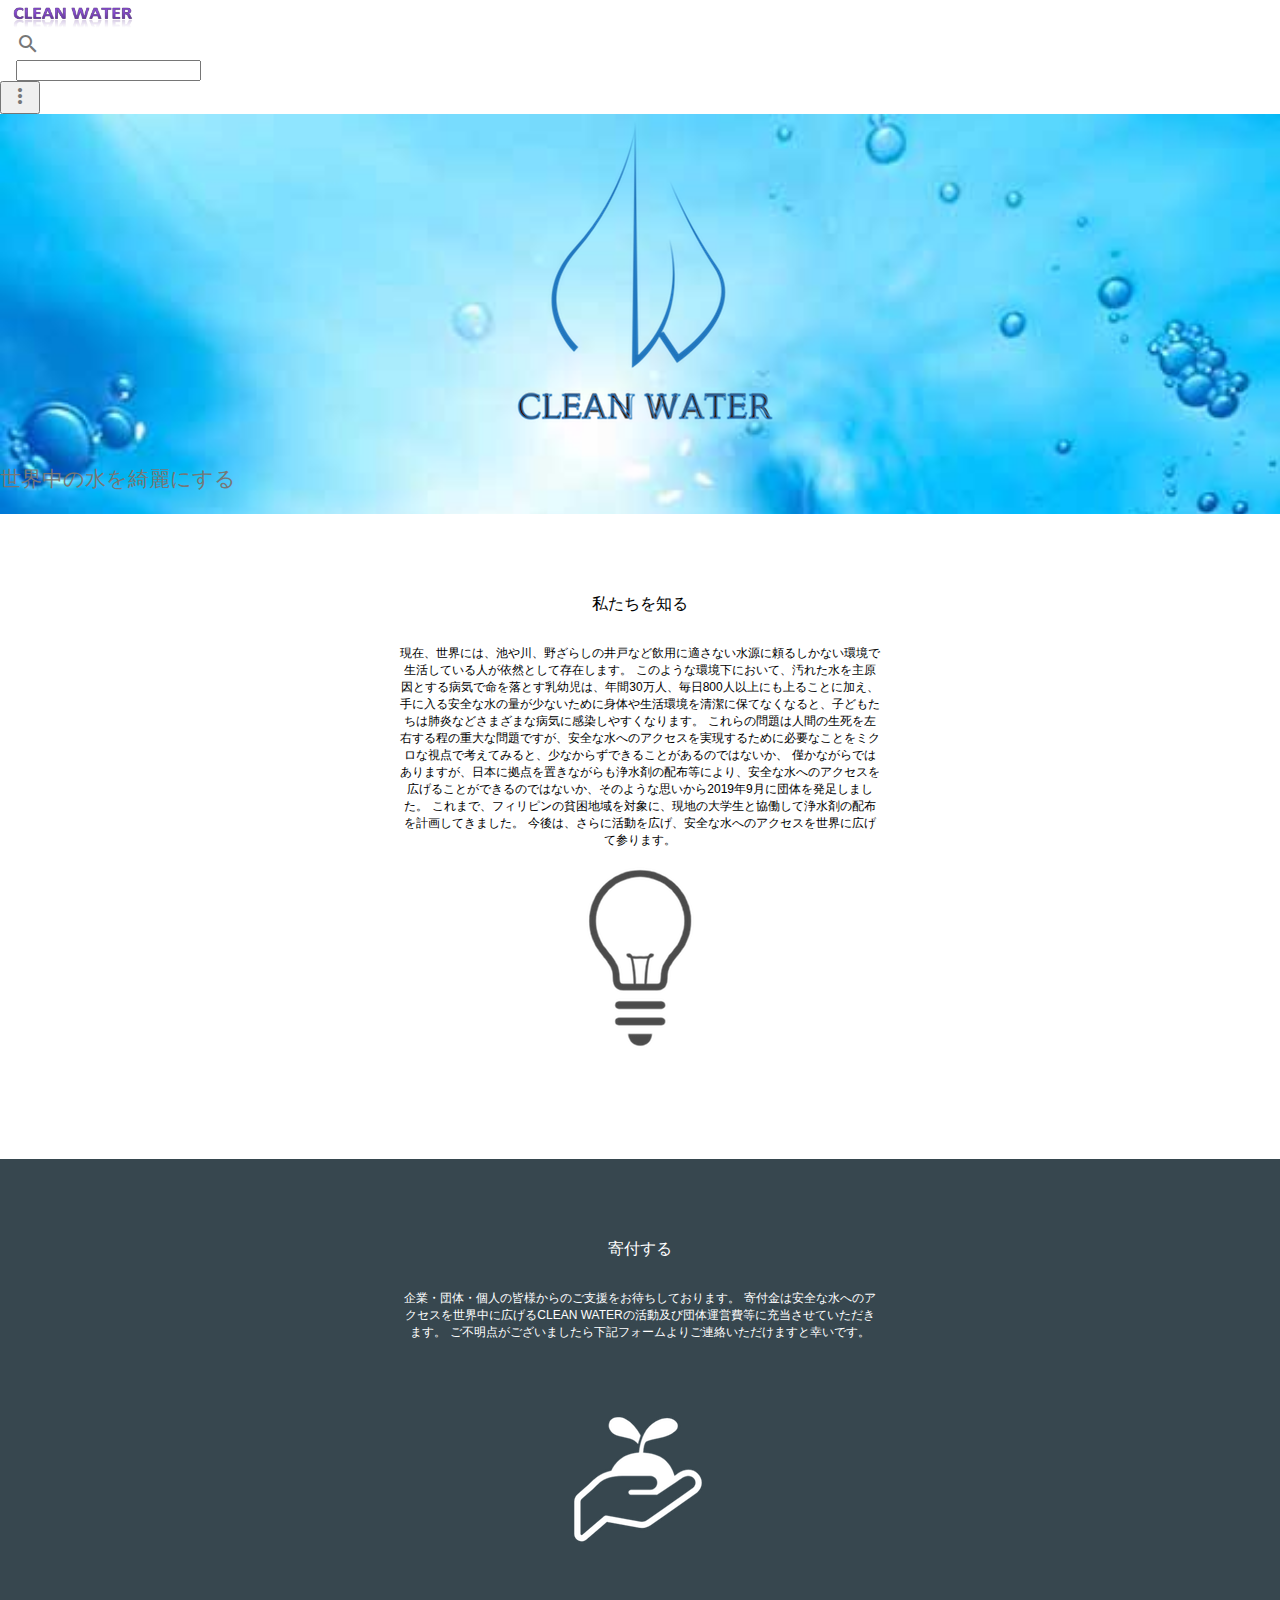
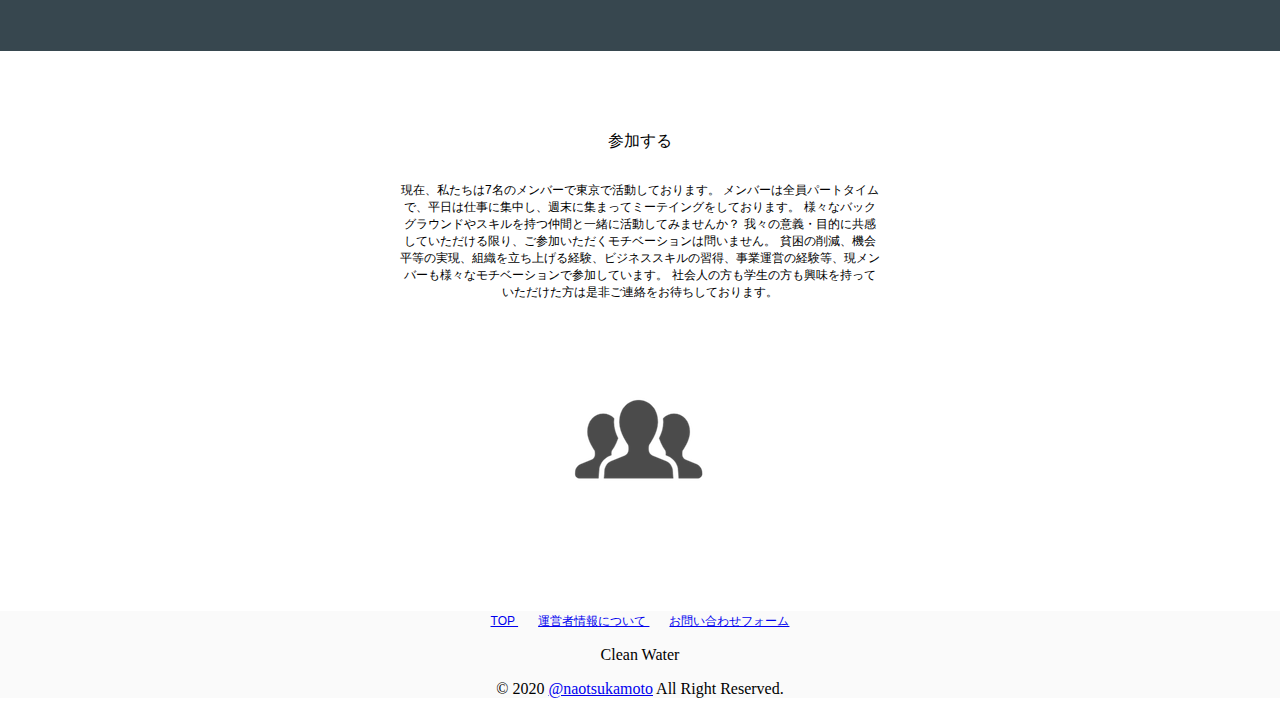
==== index.html @ 244a8296 "edit link to TOP" ====
<!doctype html>
<!--
  Material Design Lite
  Copyright 2015 Google Inc. All rights reserved.

  Licensed under the Apache License, Version 2.0 (the "License");
  you may not use this file except in compliance with the License.
  You may obtain a copy of the License at

      https://www.apache.org/licenses/LICENSE-2.0

  Unless required by applicable law or agreed to in writing, software
  distributed under the License is distributed on an "AS IS" BASIS,
  WITHOUT WARRANTIES OR CONDITIONS OF ANY KIND, either express or implied.
  See the License for the specific language governing permissions and
  limitations under the License
-->

<html lang="ja">
  <head>
    <meta charset="utf-8">
    <meta http-equiv="X-UA-Compatible" content="IE=edge">
    <meta name="description" content="Clean WaterのWEBサイトにようこそ">
    <meta name="viewport" content="width=device-width, initial-scale=1.0, minimum-scale=1.0">
    <title>Clean Water</title>

    <!-- Page styles -->
    <link rel="stylesheet" href="https://fonts.googleapis.com/css?family=Roboto:regular,bold,italic,thin,light,bolditalic,black,medium&amp;lang=en">
    <link rel="stylesheet" href="https://fonts.googleapis.com/icon?family=Material+Icons">
    <link rel="stylesheet" href="https://code.getmdl.io/1.3.0/material.min.css">
    <link rel="stylesheet" href="css/styles.css">
    </style>
  </head>
  <body>
    <div class="mdl-layout mdl-js-layout mdl-layout--fixed-header">

      <div class="android-header mdl-layout__header mdl-layout__header--waterfall">
        <div class="mdl-layout__header-row">
          <span class="android-title mdl-layout-title">
            <a href="/">
              <img class="android-logo-image" src="images/cw-name.png">
            </a>
          </span>
          <!-- Add spacer, to align navigation to the right in desktop -->
          <div class="android-header-spacer mdl-layout-spacer"></div>
          <div class="android-search-box mdl-textfield mdl-js-textfield mdl-textfield--expandable mdl-textfield--floating-label mdl-textfield--align-right mdl-textfield--full-width">
            <label class="mdl-button mdl-js-button mdl-button--icon" for="search-field">
              <i class="material-icons">search</i>
            </label>
            <div class="mdl-textfield__expandable-holder">
              <input class="mdl-textfield__input" type="text" id="search-field">
            </div>
          </div>
          <!-- Navigation -->
          <!-- <div class="android-navigation-container">
            <nav class="android-navigation mdl-navigation">
              <a class="mdl-navigation__link mdl-typography--text-uppercase" href="">Phones</a>
              <a class="mdl-navigation__link mdl-typography--text-uppercase" href="">Tablets</a>
              <a class="mdl-navigation__link mdl-typography--text-uppercase" href="">Wear</a>
              <a class="mdl-navigation__link mdl-typography--text-uppercase" href="">TV</a>
              <a class="mdl-navigation__link mdl-typography--text-uppercase" href="">Auto</a>
              <a class="mdl-navigation__link mdl-typography--text-uppercase" href="">One</a>
              <a class="mdl-navigation__link mdl-typography--text-uppercase" href="">Play</a>
            </nav>
          </div> -->
          <span class="android-mobile-title mdl-layout-title">
            <img class="android-logo-image" src="images/cw-name.png">
          </span>
          <button class="android-more-button mdl-button mdl-js-button mdl-button--icon mdl-js-ripple-effect" id="more-button">
            <i class="material-icons">more_vert</i>
          </button>
          <!-- <ul class="mdl-menu mdl-js-menu mdl-menu--bottom-right mdl-js-ripple-effect" for="more-button">
            <li class="mdl-menu__item">5.0 Lollipop</li>
            <li class="mdl-menu__item">4.4 KitKat</li>
            <li disabled class="mdl-menu__item">4.3 Jelly Bean</li>
            <li class="mdl-menu__item">Android History</li>
          </ul> -->
        </div>
      </div>

      <!-- <div class="android-drawer mdl-layout__drawer">
        <span class="mdl-layout-title">
          <img class="android-logo-image" src="images/android-logo-white.png">
        </span>
        <nav class="mdl-navigation">
          <a class="mdl-navigation__link" href="">Phones</a>
          <a class="mdl-navigation__link" href="">Tablets</a>
          <a class="mdl-navigation__link" href="">Wear</a>
          <a class="mdl-navigation__link" href="">TV</a>
          <a class="mdl-navigation__link" href="">Auto</a>
          <a class="mdl-navigation__link" href="">One</a>
          <a class="mdl-navigation__link" href="">Play</a>
          <div class="android-drawer-separator"></div>
          <span class="mdl-navigation__link" href="">Versions</span>
          <a class="mdl-navigation__link" href="">Lollipop 5.0</a>
          <a class="mdl-navigation__link" href="">KitKat 4.4</a>
          <a class="mdl-navigation__link" href="">Jelly Bean 4.3</a>
          <a class="mdl-navigation__link" href="">Android history</a>
          <div class="android-drawer-separator"></div>
          <span class="mdl-navigation__link" href="">Resources</span>
          <a class="mdl-navigation__link" href="">Official blog</a>
          <a class="mdl-navigation__link" href="">Android on Google+</a>
          <a class="mdl-navigation__link" href="">Android on Twitter</a>
          <div class="android-drawer-separator"></div>
          <span class="mdl-navigation__link" href="">For developers</span>
          <a class="mdl-navigation__link" href="">App developer resources</a>
          <a class="mdl-navigation__link" href="">Android Open Source Project</a>
          <a class="mdl-navigation__link" href="">Android SDK</a>
        </nav>
      </div> -->

      <div class="android-content mdl-layout__content">
        <a name="top"></a>
        <div class="mdl-typography--text-center cw-bk">
          <div class="logo-font cw-logo">
            <img src="images/cw-logo.png">
          </div>
          <!-- <div class="logo-font android-slogan">Clean Water</div> -->
          <div class="logo-font android-sub-slogan">世界中の水を綺麗にする</div>
          
          <!-- <a href="#screens">
            <button class="android-fab mdl-button mdl-button--colored mdl-js-button mdl-button--fab mdl-js-ripple-effect">
              <i class="material-icons">expand_more</i>
            </button>
          </a> -->
        </div>
        <!-- <div class="android-screen-section mdl-typography--text-center">
          <a name="screens"></a>
          <div class="mdl-typography--display-1-color-contrast">私たちを知る</div>
          <div class="android-screens">
            <div class="android-wear android-screen">
              <a class="android-image-link" href="">
                <img class="android-screen-image" src="images/wear-silver-on.png">
                <img class="android-screen-image" src="images/wear-black-on.png">
              </a>
              <a class="android-link mdl-typography--font-regular mdl-typography--text-uppercase" href="">Android Wear</a>
            </div>
            <div class="android-phone android-screen">
              <a class="android-image-link" href="">
                <img class="android-screen-image" src="images/nexus6-on.jpg">
              </a>
              <a class="android-link mdl-typography--font-regular mdl-typography--text-uppercase" href="">Phones</a>
            </div>
            <div class="android-tablet android-screen">
              <a class="android-image-link" href="">
                <img class="android-screen-image" src="images/nexus9-on.jpg">
              </a>
              <a class="android-link mdl-typography--font-regular mdl-typography--text-uppercase" href="">Tablets</a>
            </div>
            <div class="android-tv android-screen">
              <a class="android-image-link" href="">
                <img class="android-screen-image" src="images/tv-on.jpg">
              </a>
              <a class="android-link mdl-typography--font-regular mdl-typography--text-uppercase" href="">Android TV</a>
            </div>
            <div class="android-auto android-screen">
              <a class="android-image-link" href="">
                <img class="android-screen-image" src="images/auto-on.jpg">
              </a>
              <a class="android-link mdl-typography--font-regular mdl-typography--text-uppercase mdl-typography--text-left" href="">Coming Soon: Android Auto</a>
            </div>
          </div>
        </div>
        <div class="android-wear-section">
          <div class="android-wear-band">
            <div class="android-wear-band-text">
              <div class="mdl-typography--display-2 mdl-typography--font-thin">The best of Google built in</div>
              <p class="mdl-typography--headline mdl-typography--font-thin">
                Android works perfectly with your favourite apps like Google Maps,
                Calendar and YouTube.
              </p>
              <p>
                <a class="mdl-typography--font-regular mdl-typography--text-uppercase android-alt-link" href="">
                  See what's new in the Play Store&nbsp;<i class="material-icons">chevron_right</i>
                </a>
              </p>
            </div>
          </div>
        </div> -->
        <div class="cw-description-section">
          <div class="cw-description-text">
            <div class="mdl-typography--display-1-color-contrast">私たちを知る</div>
            
            <p class="mdl-typography--font-light">
              現在、世界には、池や川、野ざらしの井戸など飲用に適さない水源に頼るしかない環境で生活している人が依然として存在します。
              このような環境下において、汚れた水を主原因とする病気で命を落とす乳幼児は、年間30万人、毎日800人以上にも上ることに加え、手に入る安全な水の量が少ないために身体や生活環境を清潔に保てなくなると、子どもたちは肺炎などさまざまな病気に感染しやすくなります。
              これらの問題は人間の生死を左右する程の重大な問題ですが、安全な水へのアクセスを実現するために必要なことをミクロな視点で考えてみると、少なからずできることがあるのではないか、
              僅かながらではありますが、日本に拠点を置きながらも浄水剤の配布等により、安全な水へのアクセスを広げることができるのではないか、そのような思いから2019年9月に団体を発足しました。
              これまで、フィリピンの貧困地域を対象に、現地の大学生と協働して浄水剤の配布を計画してきました。
              今後は、さらに活動を広げ、安全な水へのアクセスを世界に広げて参ります。 
            </p>
          </div>
          <div class="cw-description-image">
            <img src="images/cw-about.png">
          </div>
        </div>


        <div class="cw-description-section-black">
          
          <div class="cw-description-text-black">
            <div class="mdl-typography--display-1-color-contrast">寄付する</div>
            <p class="mdl-typography--font-light">
              企業・団体・個人の皆様からのご支援をお待ちしております。
              寄付金は安全な水へのアクセスを世界中に広げるCLEAN WATERの活動及び団体運営費等に充当させていただきます。
              ご不明点がございましたら下記フォームよりご連絡いただけますと幸いです。
            </p>
          </div>
          <div class="cw-description-image">
            <img src="images/cw-donate-white.png">
          </div>
        </div>


        <div class="cw-description-section">
          <div class="cw-description-text">
            <div class="mdl-typography--display-1-color-contrast">参加する</div>
            
            <p class="mdl-typography--font-light">
              現在、私たちは7名のメンバーで東京で活動しております。
              メンバーは全員パートタイムで、平日は仕事に集中し、週末に集まってミーテイングをしております。
              様々なバックグラウンドやスキルを持つ仲間と一緒に活動してみませんか？
              我々の意義・目的に共感していただける限り、ご参加いただくモチベーションは問いません。
              貧困の削減、機会平等の実現、組織を立ち上げる経験、ビジネススキルの習得、事業運営の経験等、現メンバーも様々なモチベーションで参加しています。
              社会人の方も学生の方も興味を持っていただけた方は是非ご連絡をお待ちしております。
            </p>
          </div>
          <div class="cw-description-image">
            <img src="images/cw-join.png">
          </div>
        </div>

        <!-- <div class="android-more-section">
          <div class="android-section-title mdl-typography--display-1-color-contrast">More from Android</div>
          <div class="android-card-container mdl-grid">
            <div class="mdl-cell mdl-cell--3-col mdl-cell--4-col-tablet mdl-cell--4-col-phone mdl-card mdl-shadow--3dp">
              <div class="mdl-card__media">
                <img src="images/more-from-1.png">
              </div>
              <div class="mdl-card__title">
                 <h4 class="mdl-card__title-text">Get going on Android</h4>
              </div>
              <div class="mdl-card__supporting-text">
                <span class="mdl-typography--font-light mdl-typography--subhead">Four tips to make your switch to Android quick and easy</span>
              </div>
              <div class="mdl-card__actions">
                 <a class="android-link mdl-button mdl-js-button mdl-typography--text-uppercase" href="">
                   Make the switch
                   <i class="material-icons">chevron_right</i>
                 </a>
              </div>
            </div>

            <div class="mdl-cell mdl-cell--3-col mdl-cell--4-col-tablet mdl-cell--4-col-phone mdl-card mdl-shadow--3dp">
              <div class="mdl-card__media">
                <img src="images/more-from-4.png">
              </div>
              <div class="mdl-card__title">
                 <h4 class="mdl-card__title-text">Create your own Android character</h4>
              </div>
              <div class="mdl-card__supporting-text">
                <span class="mdl-typography--font-light mdl-typography--subhead">Turn the little green Android mascot into you, your friends, anyone!</span>
              </div>
              <div class="mdl-card__actions">
                 <a class="android-link mdl-button mdl-js-button mdl-typography--text-uppercase" href="">
                   androidify.com
                   <i class="material-icons">chevron_right</i>
                 </a>
              </div>
            </div>

            <div class="mdl-cell mdl-cell--3-col mdl-cell--4-col-tablet mdl-cell--4-col-phone mdl-card mdl-shadow--3dp">
              <div class="mdl-card__media">
                <img src="images/more-from-2.png">
              </div>
              <div class="mdl-card__title">
                 <h4 class="mdl-card__title-text">Get a clean customisable home screen</h4>
              </div>
              <div class="mdl-card__supporting-text">
                <span class="mdl-typography--font-light mdl-typography--subhead">A clean, simple, customisable home screen that comes with the power of Google Now: Traffic alerts, weather and much more, just a swipe away.</span>
              </div>
              <div class="mdl-card__actions">
                 <a class="android-link mdl-button mdl-js-button mdl-typography--text-uppercase" href="">
                   Download now
                   <i class="material-icons">chevron_right</i>
                 </a>
              </div>
            </div>

            <div class="mdl-cell mdl-cell--3-col mdl-cell--4-col-tablet mdl-cell--4-col-phone mdl-card mdl-shadow--3dp">
              <div class="mdl-card__media">
                <img src="images/more-from-3.png">
              </div>
              <div class="mdl-card__title">
                 <h4 class="mdl-card__title-text">Millions to choose from</h4>
              </div>
              <div class="mdl-card__supporting-text">
                <span class="mdl-typography--font-light mdl-typography--subhead">Hail a taxi, find a recipe, run through a temple – Google Play has all the apps and games that let you make your Android device uniquely yours.</span>
              </div>
              <div class="mdl-card__actions">
                 <a class="android-link mdl-button mdl-js-button mdl-typography--text-uppercase" href="">
                   Find apps
                   <i class="material-icons">chevron_right</i>
                 </a>
              </div>
            </div>
          </div>
        </div> -->

        <footer class="android-footer mdl-mega-footer">

          <div class="mdl-mega-footer--middle-section">

            <a class="mdl-typography--font-light" id="version-dropdown" href="/">
              TOP
            </a>

            <a class="mdl-typography--font-light" id="version-dropdown" href="./about.html">
              運営者情報について
            </a>
            <!-- <ul class="mdl-menu mdl-js-menu mdl-menu--top-left mdl-js-ripple-effect" for="version-dropdown">
              <li class="mdl-menu__item"><a href="/about.html">運営者情報</a></li>
              
            </ul> -->

            <a class="mdl-typography--font-light" id="version-dropdown" href="#">
              お問い合わせフォーム
            </a>
             
  

            <p>Clean Water</p>
            <p>© 2020 <a href="https://github.com/naotsukamoto">@naotsukamoto</a> All Right Reserved.</p>
          </div>


        </footer>
      </div>
    </div>
    
    <script src="https://code.getmdl.io/1.3.0/material.min.js"></script>
  </body>
</html>
---- css/styles.css ----
/**
 * Copyright 2015 Google Inc. All Rights Reserved.
 *
 * Licensed under the Apache License, Version 2.0 (the "License");
 * you may not use this file except in compliance with the License.
 * You may obtain a copy of the License at
 *
 *      http://www.apache.org/licenses/LICENSE-2.0
 *
 * Unless required by applicable law or agreed to in writing, software
 * distributed under the License is distributed on an "AS IS" BASIS,
 * WITHOUT WARRANTIES OR CONDITIONS OF ANY KIND, either express or implied.
 * See the License for the specific language governing permissions and
 * limitations under the License.
 */

 body {
    margin: 0;
  }
  
  /* Disable ugly boxes around images in IE10 */
  a img{
    border: 0px;
  }
  
  ::-moz-selection {
    background-color: #6ab344;
    color: #fff;
  }
  
  ::selection {
    background-color: #6ab344;
    color: #fff;
  }
  
  .android-search-box .mdl-textfield__input {
    color: rgba(0, 0, 0, 0.87);
  }
  
  .android-header .mdl-menu__container {
    z-index: 50;
    margin: 0 !important;
  }
  
  
  .mdl-textfield--expandable {
    width: auto;
  }
  
  .android-fab {
    position: absolute;
    right: 20%;
    bottom: -26px;
    z-index: 3;
    background: #64ffda !important;
    color: black !important;
  }
  
  .android-mobile-title {
    display: none !important;
  }
  
  
  .android-logo-image {
    height: 28px;
    width: 140px;
  }
  
  
  .android-header {
    overflow: visible;
    background-color: white;
  }
  
    .android-header .material-icons {
      color: #767777 !important;
    }
  
    .android-header .mdl-layout__drawer-button {
      background: transparent;
      color: #767777;
    }
  
    .android-header .mdl-navigation__link {
      color: #757575;
      font-weight: 700;
      font-size: 14px;
    }
  
    .android-navigation-container {
      /* Simple hack to make the overflow happen to the left instead... */
      direction: rtl;
      -webkit-order: 1;
          -ms-flex-order: 1;
              order: 1;
      width: 500px;
      transition: opacity 0.2s cubic-bezier(0.4, 0, 0.2, 1),
          width 0.2s cubic-bezier(0.4, 0, 0.2, 1);
    }
  
    .android-navigation {
      /* ... and now make sure the content is actually LTR */
      direction: ltr;
      -webkit-justify-content: flex-end;
          -ms-flex-pack: end;
              justify-content: flex-end;
      width: 800px;
    }
  
    .android-search-box.is-focused + .android-navigation-container {
      opacity: 0;
      width: 100px;
    }
  
  
    .android-navigation .mdl-navigation__link {
      display: inline-block;
      height: 60px;
      line-height: 68px;
      background-color: transparent !important;
      border-bottom: 4px solid transparent;
    }
  
      .android-navigation .mdl-navigation__link:hover {
        border-bottom: 4px solid #8bc34a;
      }
  
    .android-search-box {
      -webkit-order: 2;
          -ms-flex-order: 2;
              order: 2;
      margin-left: 16px;
      margin-right: 16px;
    }
  
    .android-more-button {
      -webkit-order: 3;
          -ms-flex-order: 3;
              order: 3;
    }
  
  
  .android-drawer {
    border-right: none;
  }
  
    .android-drawer-separator {
      height: 1px;
      background-color: #dcdcdc;
      margin: 8px 0;
    }
  
    .android-drawer .mdl-navigation__link.mdl-navigation__link {
      font-size: 14px;
      color: #757575;
    }
  
    .android-drawer span.mdl-navigation__link.mdl-navigation__link {
      color: #8bc34a;
    }
  
    .android-drawer .mdl-layout-title {
      position: relative;
      background: #6ab344;
      height: 160px;
    }
  
      .android-drawer .android-logo-image {
        position: absolute;
        bottom: 16px;
      }
  
  .cw-bk {
    position: relative;
    height: 400px;
    width: auto;
    background: url('../images/cw-bk-2.jpg');
    background-size: cover;
  }
  
  .logo-font {
    font-family: 'Roboto', 'Helvetica', 'Arial', sans-serif;
    line-height: 1;
    color: #767777;
    font-weight: 500;
  }
  
  .cw-logo{
    margin: 0 auto;
    text-align: center;
  }
  
  .android-slogan {
    font-size: 60px;
    padding-top: 160px;
  }
  
  .android-sub-slogan {
    font-size: 21px;
    padding-top: 24px;
  }
  
  .android-create-character {
    font-size: 21px;
    padding-top: 400px;
    width:100px;
    height:100px;
  }
  
    .android-create-character a {
      text-decoration: none;
      color: #767777;
      font-weight: 300;
    }
  
  .android-screen-section {
    position: relative;
    padding-top: 60px;
    padding-bottom: 80px;
  }
  
  .android-screens {
    text-align: right;
    width: 100%;
    white-space: nowrap;
    overflow-x: auto;
  }
  
  .android-screen {
    text-align: center;
  }
  
  .android-screen .android-link {
    margin-top: 16px;
    display: block;
    z-index: 2;
  }
  
  .android-image-link {
    text-decoration: none;
  }
  
  .android-wear {
    display: inline-block;
    width: 160px;
    margin-right: 32px;
  }
  
    .android-wear .android-screen-image {
      width: 40%;
      z-index: 1;
    }
  
  
  .android-phone {
    display: inline-block;
    width: 64px;
    margin-right: 48px;
  }
  
    .android-phone .android-screen-image {
      width: 100%;
      z-index: 1;
    }
  
  
  .android-tablet {
    display: inline-block;
    width: 110px;
    margin-right: 64px;
  }
  
    .android-tablet .android-screen-image {
      width: 100%;
      z-index: 1;
    }
  
    .android-tablet .android-link {
      display: block;
      z-index: 2;
    }
  
  
  .android-tv {
    display: inline-block;
    width: 300px;
    margin-right: 80px;
  }
  
    .android-tv .android-screen-image {
      width: 100%;
      z-index: 1;
    }
  
  
  .android-auto {
    display: inline-block;
    width: 300px;
    overflow: hidden;
  }
  
    .android-auto .android-screen-image {
      display: block;
      height: 300px;
      z-index: 1;
    }
  
  
  .android-wear-section {
    position: relative;
    background: url('images/wear.png') center top no-repeat;
    background-size: cover;
    height: 800px;
  }
  
  .android-wear-band {
    position: absolute;
    bottom: 0;
    width: 100%;
    text-align: center;
    background-color: #37474f;
  }
  
  .android-wear-band-text {
    max-width: 800px;
    margin-left: 25%;
    padding: 24px;
    text-align: left;
    color: white;
  }
  
    .android-wear-band-text p {
      padding-top: 8px;
    }
  
  .android-link {
    text-decoration: none;
    color: #8bc34a !important;
  }
  
    .android-link:hover {
      color: #7cb342 !important;
    }
  
    .android-link .material-icons {
      position: relative;
      top: -1px;
      vertical-align: middle;
    }
  
  .android-alt-link {
    text-decoration: none;
    color: #64ffda !important;
    font-size: 16px;
  }
  
    .android-alt-link:hover {
      color: #00bfa5 !important;
    }
  
    .android-alt-link .material-icons {
      position: relative;
      top: 6px;
    }
  
  .cw-description-section {
    text-align: center;
  }
  
  .cw-description-text {
    max-width: 500px;
    margin-left: auto;
    margin-right: auto;
    padding: 80px 16px 0 16px;
  }
  
  .cw-description-section-black {
    text-align: center;
    background-color: #37474f;
  }
  
  .cw-description-text-black {
    max-width: 500px;
    margin-left: auto;
    margin-right: auto;
    padding: 80px 16px 0 16px;
    color: white;
  }

  .cw-table-div{
    text-align: center;
    font-size:12px;
    margin:0 auto;
    width:50%;
    
    .cw-table{
      
    }
  }
  
  
  .android-customized-section-text p {
    padding-top: 16px;
  }
  
  .cw-description-image {
    background-size: cover;
    height: 300px;
  }
  
  .android-more-section {
    padding: 80px 0;
    max-width: 1044px;
    margin-left: auto;
    margin-right: auto;
  }
  
    .android-more-section .android-section-title {
      margin-left: 12px;
      padding-bottom: 24px;
    }
  
    .mdl-typography--font-light{
      font-family: Arial, Helvetica, sans-serif;
      font-size:12px;
      margin:10px;
    }
  
    .mdl-typography--display-1-color-contrast{
      margin-bottom: 30px;
    }
  
    .android-card-container .mdl-card__media {
      overflow: hidden;
      background: transparent;
    }
  
      .android-card-container .mdl-card__media img {
        width: 100%;
      }
  
    .android-card-container .mdl-card__title {
      background: transparent;
      height: auto;
    }
  
    .android-card-container .mdl-card__title-text {
      color: black;
      height: auto;
    }
  
    .android-card-container .mdl-card__supporting-text {
      height: auto;
      color: black;
      padding-bottom: 56px;
    }
  
    .android-card-container .mdl-card__actions {
      position: absolute;
      bottom: 0;
    }
  
    .android-card-container .mdl-card__actions a {
      border-top: none;
      font-size: 16px;
    }
  
  .android-footer {
    background-color: #fafafa;
    position: relative;
    margin: 0 atuo;
    text-align: center;
  }
  
    .android-footer a:hover {
      color: #8bc34a;
    }
  
    .android-footer .mdl-mega-footer--top-section::after {
      border-bottom: none;
    }
  
    .android-footer .mdl-mega-footer--middle-section::after {
      border-bottom: none;
      
    }
  
    .android-footer .mdl-mega-footer--bottom-section {
      position: relative;
    }
  
    .android-footer .mdl-mega-footer--bottom-section a {
      margin-right: 2em;
    }
  
    .android-footer .mdl-mega-footer--right-section a .material-icons {
      position: relative;
      top: 6px;
    }
  
  
  .android-link-menu:hover {
    cursor: pointer;
  }
  
  
  /**** Mobile layout ****/
  @media (max-width: 900px) {
    .android-navigation-container {
      display: none;
    }
  
    .android-title {
      display: none !important;
    }
  
    .android-mobile-title {
      display: block !important;
      position: absolute;
      left: calc(50% - 70px);
      top: 12px;
      transition: opacity 0.2s cubic-bezier(0.4, 0, 0.2, 1);
    }
  
    /* WebViews in iOS 9 break the "~" operator, and WebViews in OS X 10.10 break
       consecutive "+" operators in some cases. Therefore, we need to use both
       here to cover all the bases. */
    .android.android-search-box.is-focused ~ .android-mobile-title,
    .android-search-box.is-focused + .android-navigation-container + .android-mobile-title {
      opacity: 0;
    }
  
    .android-more-button {
      display: none;
    }

    .cw-table-div{
      text-align: center;
      font-size:12px;
      width:80%;

      .cw-table{
        width:80%;
      }
    }

  
    .android-search-box.is-focused {
      width: calc(100% - 48px);
    }
  
    .android-search-box .mdl-textfield__expandable-holder {
      width: 100%;
    }
  
    .android-be-together-section {
      height: 350px;
    }
  
    .logo-font {
      font-family: 'Roboto', 'Helvetica', 'Arial', sans-serif;
      line-height: 1;
      color: 
      #e0e0e0;
      font-weight: 500;
    }
    
  
    .android-slogan {
      font-size: 26px;
      margin: 0 16px;
      padding-top: 24px;
    }
  
    .android-sub-slogan {
      font-size: 16px;
      margin: 0 16px;
      padding-top: 8px;
    }
  
    .android-create-character {
      padding-top: 200px;
      font-size: 16px;
    }
  
    .android-create-character img {
      height: 12px;
    }
  
    .android-fab {
      display: none;
    }
  
    .android-wear-band-text {
      margin-left: 0;
      padding: 16px;
    }
  
    .android-footer .mdl-mega-footer--bottom-section {
      display: none;
    }
  }
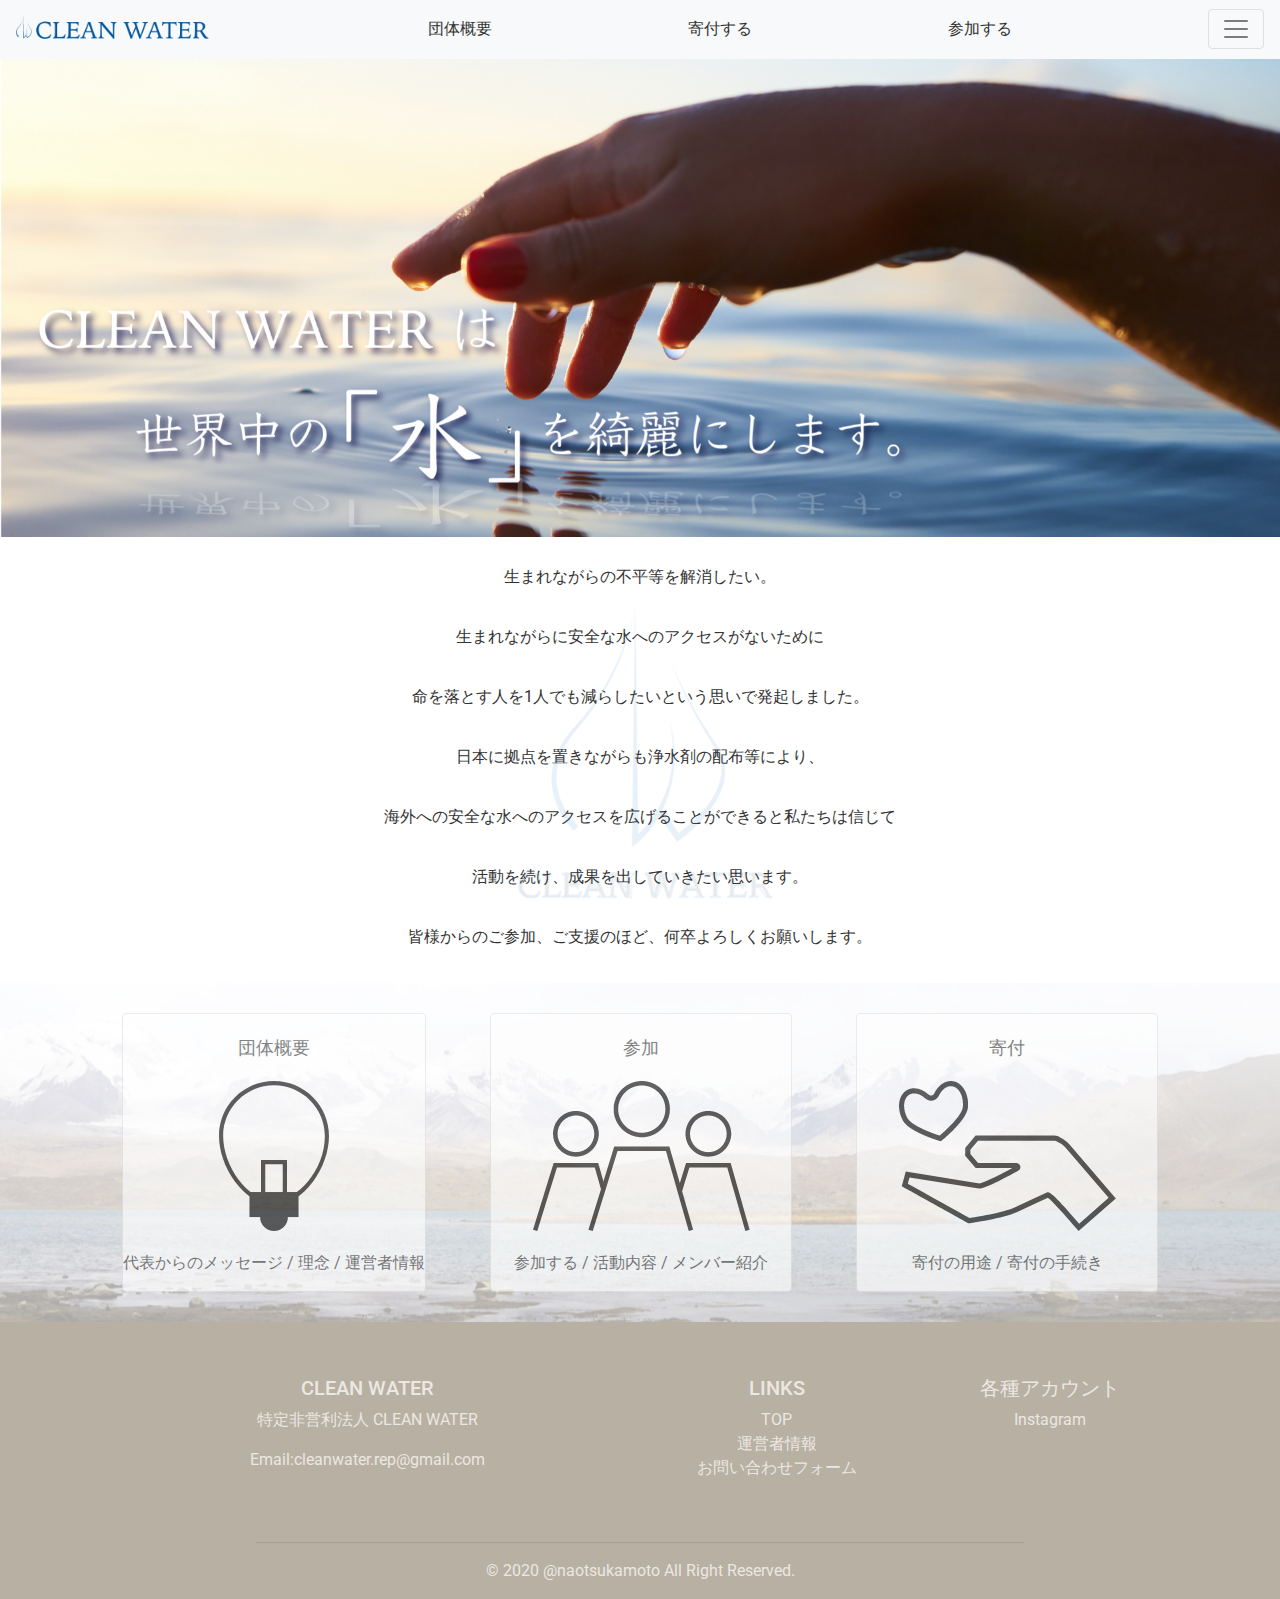
==== commit 11aa0c99: "edit top" ====
--- a/index.html
+++ b/index.html
@@ -23,321 +23,181 @@
     <meta name="description" content="Clean WaterのWEBサイトにようこそ">
     <meta name="viewport" content="width=device-width, initial-scale=1.0, minimum-scale=1.0">
     <title>Clean Water</title>
-
     <!-- Page styles -->
+    <link rel="stylesheet" href="https://stackpath.bootstrapcdn.com/bootstrap/4.3.1/css/bootstrap.min.css" integrity="sha384-ggOyR0iXCbMQv3Xipma34MD+dH/1fQ784/j6cY/iJTQUOhcWr7x9JvoRxT2MZw1T" crossorigin="anonymous">
     <link rel="stylesheet" href="https://fonts.googleapis.com/css?family=Roboto:regular,bold,italic,thin,light,bolditalic,black,medium&amp;lang=en">
     <link rel="stylesheet" href="https://fonts.googleapis.com/icon?family=Material+Icons">
+    <link rel="stylesheet" href="https://pro.fontawesome.com/releases/v5.10.0/css/all.css" integrity="sha384-AYmEC3Yw5cVb3ZcuHtOA93w35dYTsvhLPVnYs9eStHfGJvOvKxVfELGroGkvsg+p" crossorigin="anonymous"/>
     <link rel="stylesheet" href="https://code.getmdl.io/1.3.0/material.min.css">
     <link rel="stylesheet" href="css/styles.css">
     </style>
   </head>
   <body>
-    <div class="mdl-layout mdl-js-layout mdl-layout--fixed-header">
-
-      <div class="android-header mdl-layout__header mdl-layout__header--waterfall">
-        <div class="mdl-layout__header-row">
-          <span class="android-title mdl-layout-title">
-            <a href="/">
-              <img class="android-logo-image" src="images/cw-name.png">
-            </a>
-          </span>
-          <!-- Add spacer, to align navigation to the right in desktop -->
-          <div class="android-header-spacer mdl-layout-spacer"></div>
-          <div class="android-search-box mdl-textfield mdl-js-textfield mdl-textfield--expandable mdl-textfield--floating-label mdl-textfield--align-right mdl-textfield--full-width">
-            <label class="mdl-button mdl-js-button mdl-button--icon" for="search-field">
-              <i class="material-icons">search</i>
-            </label>
-            <div class="mdl-textfield__expandable-holder">
-              <input class="mdl-textfield__input" type="text" id="search-field">
-            </div>
+
+      <!-- ナビゲーション -->
+      <div class="navigation">
+        <nav class="navbar navbar-light bg-light">
+          <a class="navbar-brand" href="index.html">
+            <img class="cw-name" src="images/cw-name.png">
+          </a>  
+            
+          <span class="navbar-link-content"><a href="#">団体概要</a></span>
+          <span class="navbar-link-content"><a href="#">寄付する</a></span>
+          <span class="navbar-link-content"><a href="#">参加する</a></span>
+          
+
+          <button class="navbar-toggler" data-toggle="collapse" type="button">
+            <span class="navbar-toggler-icon"></span>
+          </button>
+          
+
+          
+  
+          <div class="collapse navbar-collapse" id="navbar">
+            <ul class="navbar-nav">
+              <li class="nav-item active">
+                <a class="nav-link" href="index.html"> TOP <span class="sr-only">(current)</span></a>
+              </li>
+              <li class="nav-item">
+                <a class="nav-link" href="#">団体概要</a>
+              </li>
+              <li class="nav-item">
+                <a class="nav-link" href="#">寄付する</a>
+              </li>
+              <li class="nav-item">
+                <a class="nav-link" href="#">参加する</a>
+              </li>
+            </ul>
           </div>
-          <!-- Navigation -->
-          <!-- <div class="android-navigation-container">
-            <nav class="android-navigation mdl-navigation">
-              <a class="mdl-navigation__link mdl-typography--text-uppercase" href="">Phones</a>
-              <a class="mdl-navigation__link mdl-typography--text-uppercase" href="">Tablets</a>
-              <a class="mdl-navigation__link mdl-typography--text-uppercase" href="">Wear</a>
-              <a class="mdl-navigation__link mdl-typography--text-uppercase" href="">TV</a>
-              <a class="mdl-navigation__link mdl-typography--text-uppercase" href="">Auto</a>
-              <a class="mdl-navigation__link mdl-typography--text-uppercase" href="">One</a>
-              <a class="mdl-navigation__link mdl-typography--text-uppercase" href="">Play</a>
-            </nav>
-          </div> -->
-          <span class="android-mobile-title mdl-layout-title">
-            <img class="android-logo-image" src="images/cw-name.png">
-          </span>
-          <button class="android-more-button mdl-button mdl-js-button mdl-button--icon mdl-js-ripple-effect" id="more-button">
-            <i class="material-icons">more_vert</i>
-          </button>
-          <!-- <ul class="mdl-menu mdl-js-menu mdl-menu--bottom-right mdl-js-ripple-effect" for="more-button">
-            <li class="mdl-menu__item">5.0 Lollipop</li>
-            <li class="mdl-menu__item">4.4 KitKat</li>
-            <li disabled class="mdl-menu__item">4.3 Jelly Bean</li>
-            <li class="mdl-menu__item">Android History</li>
-          </ul> -->
+        </nav>
+
+      </div>
+
+      <!-- topメイン画像 -->
+      <div class="logo-font ">
+        <img class="cw-logo" src="images/cw-top-main.png">
+      </div>         
+
+      <!-- メインコンテンツ -->
+
+      <div class="container-fluid"> 
+        <div class="container-message-box">
+          <div class="container-message-bg"></div>
+          <p class="container-message">
+            生まれながらの不平等を解消したい。</br>
+            生まれながらに安全な水へのアクセスがないために</br>
+            命を落とす人を1人でも減らしたいという思いで発起しました。</br>
+            日本に拠点を置きながらも浄水剤の配布等により、</br>
+            海外への安全な水へのアクセスを広げることができると私たちは信じて</br>
+            活動を続け、成果を出していきたい思います。</br>
+            皆様からのご参加、ご支援のほど、何卒よろしくお願いします。
+          </p>
+        </div>  
+        <div class="three-card-block">
+          <div class="three-card-block-bg"></div>
+            <div class="card">
+              <a href="about.html">
+                <p class="card-title">団体概要</p>
+                <div class="card-pic"><img src="images/information.png"></div>
+                <p>代表からのメッセージ / 理念 / 運営者情報</p>
+              </a>
+            </div>
+            <div class="card">
+              <a href="#">
+                <p class="card-title">参加</p>
+                <div class="card-pic "><img src="images/about.png"></div>
+                <p>参加する / 活動内容 / メンバー紹介</p>
+              </a>
+            </div>
+            
+            <div class="card">
+              <a href="#">
+                <p class="card-title">寄付</p>
+                <div class="card-pic"><img src="images/support.png"></div>
+                <p>寄付の用途 / 寄付の手続き</p>
+              </a>
+            </div>
         </div>
       </div>
 
-      <!-- <div class="android-drawer mdl-layout__drawer">
-        <span class="mdl-layout-title">
-          <img class="android-logo-image" src="images/android-logo-white.png">
-        </span>
-        <nav class="mdl-navigation">
-          <a class="mdl-navigation__link" href="">Phones</a>
-          <a class="mdl-navigation__link" href="">Tablets</a>
-          <a class="mdl-navigation__link" href="">Wear</a>
-          <a class="mdl-navigation__link" href="">TV</a>
-          <a class="mdl-navigation__link" href="">Auto</a>
-          <a class="mdl-navigation__link" href="">One</a>
-          <a class="mdl-navigation__link" href="">Play</a>
-          <div class="android-drawer-separator"></div>
-          <span class="mdl-navigation__link" href="">Versions</span>
-          <a class="mdl-navigation__link" href="">Lollipop 5.0</a>
-          <a class="mdl-navigation__link" href="">KitKat 4.4</a>
-          <a class="mdl-navigation__link" href="">Jelly Bean 4.3</a>
-          <a class="mdl-navigation__link" href="">Android history</a>
-          <div class="android-drawer-separator"></div>
-          <span class="mdl-navigation__link" href="">Resources</span>
-          <a class="mdl-navigation__link" href="">Official blog</a>
-          <a class="mdl-navigation__link" href="">Android on Google+</a>
-          <a class="mdl-navigation__link" href="">Android on Twitter</a>
-          <div class="android-drawer-separator"></div>
-          <span class="mdl-navigation__link" href="">For developers</span>
-          <a class="mdl-navigation__link" href="">App developer resources</a>
-          <a class="mdl-navigation__link" href="">Android Open Source Project</a>
-          <a class="mdl-navigation__link" href="">Android SDK</a>
-        </nav>
-      </div> -->
-
-      <div class="android-content mdl-layout__content">
-        <a name="top"></a>
-        <div class="mdl-typography--text-center cw-bk">
-          <div class="logo-font cw-logo">
-            <img src="images/cw-logo.png">
+        
+
+
+        <!-- Footer -->
+        <footer class="text-center text-lg-start">
+          <!-- Grid container -->
+          <div class="container p-4">
+            <!--Grid row-->
+            <div class="row">
+              <!--Grid column-->
+              <div class="col-lg-6 col-md-12 mb-4 mb-md-0">
+                <h5 class="text-uppercase">CLEAN WATER</h5>
+
+                <p>
+                  特定非営利法人  CLEAN WATER
+                </p>
+                <p>
+                  Email:cleanwater.rep@gmail.com
+                </p>
+              </div>
+              <!--Grid column-->
+
+              <!--Grid column-->
+              <div class="col-lg-3 col-md-6 mb-4 mb-md-0">
+                <h5 class="text-uppercase">Links</h5>
+
+                <ul class="list-unstyled mb-0">
+                  <li>
+                    <a href="index.html">TOP</a>
+                  </li>
+                  <li>
+                    <a href="about.html">運営者情報</a>
+                  </li>
+                  <li>
+                    <a href="https://forms.gle/Z8Mye9Pt8B7RSf8Y7">お問い合わせフォーム</a>
+                  </li>
+                  
+                </ul>
+              </div>
+              <!--Grid column-->
+
+              <!--Grid column-->
+              <div class="col-lg-3 col-md-6 mb-4 mb-md-0">
+                <h5 class="text-uppercase">各種アカウント</h5>
+
+                <ul class="list-unstyled mb-0">
+                  <li>
+                    <a href="https://www.instagram.com/cleanwater.rep/"><i class="fab fa-instagram"></i>Instagram</a>
+                  </li>
+                  <!-- <li>
+                    <a href="#!" class="text-dark">Link 2</a>
+                  </li>
+                  <li>
+                    <a href="#!" class="text-dark">Link 3</a>
+                  </li>
+                  <li>
+                    <a href="#!" class="text-dark">Link 4</a>
+                  </li> -->
+                </ul>
+              </div>
+              <!--Grid column-->
+            </div>
+            <!--Grid row-->
           </div>
-          <!-- <div class="logo-font android-slogan">Clean Water</div> -->
-          <div class="logo-font android-sub-slogan">世界中の水を綺麗にする</div>
-          
-          <!-- <a href="#screens">
-            <button class="android-fab mdl-button mdl-button--colored mdl-js-button mdl-button--fab mdl-js-ripple-effect">
-              <i class="material-icons">expand_more</i>
-            </button>
-          </a> -->
-        </div>
-        <!-- <div class="android-screen-section mdl-typography--text-center">
-          <a name="screens"></a>
-          <div class="mdl-typography--display-1-color-contrast">私たちを知る</div>
-          <div class="android-screens">
-            <div class="android-wear android-screen">
-              <a class="android-image-link" href="">
-                <img class="android-screen-image" src="images/wear-silver-on.png">
-                <img class="android-screen-image" src="images/wear-black-on.png">
-              </a>
-              <a class="android-link mdl-typography--font-regular mdl-typography--text-uppercase" href="">Android Wear</a>
-            </div>
-            <div class="android-phone android-screen">
-              <a class="android-image-link" href="">
-                <img class="android-screen-image" src="images/nexus6-on.jpg">
-              </a>
-              <a class="android-link mdl-typography--font-regular mdl-typography--text-uppercase" href="">Phones</a>
-            </div>
-            <div class="android-tablet android-screen">
-              <a class="android-image-link" href="">
-                <img class="android-screen-image" src="images/nexus9-on.jpg">
-              </a>
-              <a class="android-link mdl-typography--font-regular mdl-typography--text-uppercase" href="">Tablets</a>
-            </div>
-            <div class="android-tv android-screen">
-              <a class="android-image-link" href="">
-                <img class="android-screen-image" src="images/tv-on.jpg">
-              </a>
-              <a class="android-link mdl-typography--font-regular mdl-typography--text-uppercase" href="">Android TV</a>
-            </div>
-            <div class="android-auto android-screen">
-              <a class="android-image-link" href="">
-                <img class="android-screen-image" src="images/auto-on.jpg">
-              </a>
-              <a class="android-link mdl-typography--font-regular mdl-typography--text-uppercase mdl-typography--text-left" href="">Coming Soon: Android Auto</a>
-            </div>
+          <!-- Grid container -->
+
+          <hr>
+
+          <!-- Copyright -->
+          <div class="text-center p-3" style="background-color: #B8B0A3">
+            © 2020 <a href="https://github.com/naotsukamoto">@naotsukamoto</a> All Right Reserved.
           </div>
-        </div>
-        <div class="android-wear-section">
-          <div class="android-wear-band">
-            <div class="android-wear-band-text">
-              <div class="mdl-typography--display-2 mdl-typography--font-thin">The best of Google built in</div>
-              <p class="mdl-typography--headline mdl-typography--font-thin">
-                Android works perfectly with your favourite apps like Google Maps,
-                Calendar and YouTube.
-              </p>
-              <p>
-                <a class="mdl-typography--font-regular mdl-typography--text-uppercase android-alt-link" href="">
-                  See what's new in the Play Store&nbsp;<i class="material-icons">chevron_right</i>
-                </a>
-              </p>
-            </div>
-          </div>
-        </div> -->
-        <div class="cw-description-section">
-          <div class="cw-description-text">
-            <div class="mdl-typography--display-1-color-contrast">私たちを知る</div>
-            
-            <p class="mdl-typography--font-light">
-              現在、世界には、池や川、野ざらしの井戸など飲用に適さない水源に頼るしかない環境で生活している人が依然として存在します。
-              このような環境下において、汚れた水を主原因とする病気で命を落とす乳幼児は、年間30万人、毎日800人以上にも上ることに加え、手に入る安全な水の量が少ないために身体や生活環境を清潔に保てなくなると、子どもたちは肺炎などさまざまな病気に感染しやすくなります。
-              これらの問題は人間の生死を左右する程の重大な問題ですが、安全な水へのアクセスを実現するために必要なことをミクロな視点で考えてみると、少なからずできることがあるのではないか、
-              僅かながらではありますが、日本に拠点を置きながらも浄水剤の配布等により、安全な水へのアクセスを広げることができるのではないか、そのような思いから2019年9月に団体を発足しました。
-              これまで、フィリピンの貧困地域を対象に、現地の大学生と協働して浄水剤の配布を計画してきました。
-              今後は、さらに活動を広げ、安全な水へのアクセスを世界に広げて参ります。 
-            </p>
-          </div>
-          <div class="cw-description-image">
-            <img src="images/cw-about.png">
-          </div>
-        </div>
-
-
-        <div class="cw-description-section-black">
-          
-          <div class="cw-description-text-black">
-            <div class="mdl-typography--display-1-color-contrast">寄付する</div>
-            <p class="mdl-typography--font-light">
-              企業・団体・個人の皆様からのご支援をお待ちしております。
-              寄付金は安全な水へのアクセスを世界中に広げるCLEAN WATERの活動及び団体運営費等に充当させていただきます。
-              ご不明点がございましたら下記フォームよりご連絡いただけますと幸いです。
-            </p>
-          </div>
-          <div class="cw-description-image">
-            <img src="images/cw-donate-white.png">
-          </div>
-        </div>
-
-
-        <div class="cw-description-section">
-          <div class="cw-description-text">
-            <div class="mdl-typography--display-1-color-contrast">参加する</div>
-            
-            <p class="mdl-typography--font-light">
-              現在、私たちは7名のメンバーで東京で活動しております。
-              メンバーは全員パートタイムで、平日は仕事に集中し、週末に集まってミーテイングをしております。
-              様々なバックグラウンドやスキルを持つ仲間と一緒に活動してみませんか？
-              我々の意義・目的に共感していただける限り、ご参加いただくモチベーションは問いません。
-              貧困の削減、機会平等の実現、組織を立ち上げる経験、ビジネススキルの習得、事業運営の経験等、現メンバーも様々なモチベーションで参加しています。
-              社会人の方も学生の方も興味を持っていただけた方は是非ご連絡をお待ちしております。
-            </p>
-          </div>
-          <div class="cw-description-image">
-            <img src="images/cw-join.png">
-          </div>
-        </div>
-
-        <!-- <div class="android-more-section">
-          <div class="android-section-title mdl-typography--display-1-color-contrast">More from Android</div>
-          <div class="android-card-container mdl-grid">
-            <div class="mdl-cell mdl-cell--3-col mdl-cell--4-col-tablet mdl-cell--4-col-phone mdl-card mdl-shadow--3dp">
-              <div class="mdl-card__media">
-                <img src="images/more-from-1.png">
-              </div>
-              <div class="mdl-card__title">
-                 <h4 class="mdl-card__title-text">Get going on Android</h4>
-              </div>
-              <div class="mdl-card__supporting-text">
-                <span class="mdl-typography--font-light mdl-typography--subhead">Four tips to make your switch to Android quick and easy</span>
-              </div>
-              <div class="mdl-card__actions">
-                 <a class="android-link mdl-button mdl-js-button mdl-typography--text-uppercase" href="">
-                   Make the switch
-                   <i class="material-icons">chevron_right</i>
-                 </a>
-              </div>
-            </div>
-
-            <div class="mdl-cell mdl-cell--3-col mdl-cell--4-col-tablet mdl-cell--4-col-phone mdl-card mdl-shadow--3dp">
-              <div class="mdl-card__media">
-                <img src="images/more-from-4.png">
-              </div>
-              <div class="mdl-card__title">
-                 <h4 class="mdl-card__title-text">Create your own Android character</h4>
-              </div>
-              <div class="mdl-card__supporting-text">
-                <span class="mdl-typography--font-light mdl-typography--subhead">Turn the little green Android mascot into you, your friends, anyone!</span>
-              </div>
-              <div class="mdl-card__actions">
-                 <a class="android-link mdl-button mdl-js-button mdl-typography--text-uppercase" href="">
-                   androidify.com
-                   <i class="material-icons">chevron_right</i>
-                 </a>
-              </div>
-            </div>
-
-            <div class="mdl-cell mdl-cell--3-col mdl-cell--4-col-tablet mdl-cell--4-col-phone mdl-card mdl-shadow--3dp">
-              <div class="mdl-card__media">
-                <img src="images/more-from-2.png">
-              </div>
-              <div class="mdl-card__title">
-                 <h4 class="mdl-card__title-text">Get a clean customisable home screen</h4>
-              </div>
-              <div class="mdl-card__supporting-text">
-                <span class="mdl-typography--font-light mdl-typography--subhead">A clean, simple, customisable home screen that comes with the power of Google Now: Traffic alerts, weather and much more, just a swipe away.</span>
-              </div>
-              <div class="mdl-card__actions">
-                 <a class="android-link mdl-button mdl-js-button mdl-typography--text-uppercase" href="">
-                   Download now
-                   <i class="material-icons">chevron_right</i>
-                 </a>
-              </div>
-            </div>
-
-            <div class="mdl-cell mdl-cell--3-col mdl-cell--4-col-tablet mdl-cell--4-col-phone mdl-card mdl-shadow--3dp">
-              <div class="mdl-card__media">
-                <img src="images/more-from-3.png">
-              </div>
-              <div class="mdl-card__title">
-                 <h4 class="mdl-card__title-text">Millions to choose from</h4>
-              </div>
-              <div class="mdl-card__supporting-text">
-                <span class="mdl-typography--font-light mdl-typography--subhead">Hail a taxi, find a recipe, run through a temple – Google Play has all the apps and games that let you make your Android device uniquely yours.</span>
-              </div>
-              <div class="mdl-card__actions">
-                 <a class="android-link mdl-button mdl-js-button mdl-typography--text-uppercase" href="">
-                   Find apps
-                   <i class="material-icons">chevron_right</i>
-                 </a>
-              </div>
-            </div>
-          </div>
-        </div> -->
-
-        <footer class="android-footer mdl-mega-footer">
-
-          <div class="mdl-mega-footer--middle-section">
-
-            <a class="mdl-typography--font-light" id="version-dropdown" href="/">
-              TOP
-            </a>
-
-            <a class="mdl-typography--font-light" id="version-dropdown" href="./about.html">
-              運営者情報について
-            </a>
-            <!-- <ul class="mdl-menu mdl-js-menu mdl-menu--top-left mdl-js-ripple-effect" for="version-dropdown">
-              <li class="mdl-menu__item"><a href="/about.html">運営者情報</a></li>
-              
-            </ul> -->
-
-            <a class="mdl-typography--font-light" id="version-dropdown" href="#">
-              お問い合わせフォーム
-            </a>
-             
-  
-
-            <p>Clean Water</p>
-            <p>© 2020 <a href="https://github.com/naotsukamoto">@naotsukamoto</a> All Right Reserved.</p>
-          </div>
-
-
+          <!-- Copyright -->
         </footer>
+        <!-- Footer -->
       </div>
-    </div>
     
     <script src="https://code.getmdl.io/1.3.0/material.min.js"></script>
+    <script type="text/javascript" src="js/main.js"></script>
   </body>
 </html>
--- a/css/styles.css
+++ b/css/styles.css
@@ -16,14 +16,26 @@
 
  body {
     margin: 0;
+    font-family: Hiragino Sans、"ヒラギノ角ゴシック";
+    color : #333333;
+    
   }
   
   /* Disable ugly boxes around images in IE10 */
-  a img{
+  img{
     border: 0px;
   }
-  
-  ::-moz-selection {
+
+  a {
+    color:#333333;
+  }
+
+  hr{
+    width: 60%;
+    margin: 0 auto;
+  }
+  
+  /* ::-moz-selection {
     background-color: #6ab344;
     color: #fff;
   }
@@ -31,144 +43,8 @@
   ::selection {
     background-color: #6ab344;
     color: #fff;
-  }
-  
-  .android-search-box .mdl-textfield__input {
-    color: rgba(0, 0, 0, 0.87);
-  }
-  
-  .android-header .mdl-menu__container {
-    z-index: 50;
-    margin: 0 !important;
-  }
-  
-  
-  .mdl-textfield--expandable {
-    width: auto;
-  }
-  
-  .android-fab {
-    position: absolute;
-    right: 20%;
-    bottom: -26px;
-    z-index: 3;
-    background: #64ffda !important;
-    color: black !important;
-  }
-  
-  .android-mobile-title {
-    display: none !important;
-  }
-  
-  
-  .android-logo-image {
-    height: 28px;
-    width: 140px;
-  }
-  
-  
-  .android-header {
-    overflow: visible;
-    background-color: white;
-  }
-  
-    .android-header .material-icons {
-      color: #767777 !important;
-    }
-  
-    .android-header .mdl-layout__drawer-button {
-      background: transparent;
-      color: #767777;
-    }
-  
-    .android-header .mdl-navigation__link {
-      color: #757575;
-      font-weight: 700;
-      font-size: 14px;
-    }
-  
-    .android-navigation-container {
-      /* Simple hack to make the overflow happen to the left instead... */
-      direction: rtl;
-      -webkit-order: 1;
-          -ms-flex-order: 1;
-              order: 1;
-      width: 500px;
-      transition: opacity 0.2s cubic-bezier(0.4, 0, 0.2, 1),
-          width 0.2s cubic-bezier(0.4, 0, 0.2, 1);
-    }
-  
-    .android-navigation {
-      /* ... and now make sure the content is actually LTR */
-      direction: ltr;
-      -webkit-justify-content: flex-end;
-          -ms-flex-pack: end;
-              justify-content: flex-end;
-      width: 800px;
-    }
-  
-    .android-search-box.is-focused + .android-navigation-container {
-      opacity: 0;
-      width: 100px;
-    }
-  
-  
-    .android-navigation .mdl-navigation__link {
-      display: inline-block;
-      height: 60px;
-      line-height: 68px;
-      background-color: transparent !important;
-      border-bottom: 4px solid transparent;
-    }
-  
-      .android-navigation .mdl-navigation__link:hover {
-        border-bottom: 4px solid #8bc34a;
-      }
-  
-    .android-search-box {
-      -webkit-order: 2;
-          -ms-flex-order: 2;
-              order: 2;
-      margin-left: 16px;
-      margin-right: 16px;
-    }
-  
-    .android-more-button {
-      -webkit-order: 3;
-          -ms-flex-order: 3;
-              order: 3;
-    }
-  
-  
-  .android-drawer {
-    border-right: none;
-  }
-  
-    .android-drawer-separator {
-      height: 1px;
-      background-color: #dcdcdc;
-      margin: 8px 0;
-    }
-  
-    .android-drawer .mdl-navigation__link.mdl-navigation__link {
-      font-size: 14px;
-      color: #757575;
-    }
-  
-    .android-drawer span.mdl-navigation__link.mdl-navigation__link {
-      color: #8bc34a;
-    }
-  
-    .android-drawer .mdl-layout-title {
-      position: relative;
-      background: #6ab344;
-      height: 160px;
-    }
-  
-      .android-drawer .android-logo-image {
-        position: absolute;
-        bottom: 16px;
-      }
+  } */
+  
   
   .cw-bk {
     position: relative;
@@ -179,360 +55,163 @@
   }
   
   .logo-font {
-    font-family: 'Roboto', 'Helvetica', 'Arial', sans-serif;
+    font-family: font-family: Hiragino Sans、"ヒラギノ角ゴシック"
     line-height: 1;
-    color: #767777;
     font-weight: 500;
   }
   
   .cw-logo{
     margin: 0 auto;
     text-align: center;
-  }
-  
-  .android-slogan {
-    font-size: 60px;
-    padding-top: 160px;
-  }
-  
-  .android-sub-slogan {
-    font-size: 21px;
-    padding-top: 24px;
-  }
-  
-  .android-create-character {
-    font-size: 21px;
-    padding-top: 400px;
-    width:100px;
-    height:100px;
-  }
-  
-    .android-create-character a {
-      text-decoration: none;
-      color: #767777;
-      font-weight: 300;
-    }
-  
-  .android-screen-section {
-    position: relative;
-    padding-top: 60px;
-    padding-bottom: 80px;
-  }
-  
-  .android-screens {
+    width: 100%;
+  }
+  
+  
+
+  /* ナビゲーション */
+  nav {
+    /* left:-40%;
+    width:40%; */
+    display: block;
+    position: fixed;
+    top: 0;
+    bottom: 0;
+    overflow-x: hidden;
+    overflow-y: auto;
+    -webkit-overflow-scrolling: touch;
+    transition: all .5s;
+    z-index: 3;
+  }
+
+  .navigation{
+    max-width: 100%;
+  } 
+
+  .navbar-link{
+    display: block;
+    position: fixed;
+    right: 100px;
+    width: 100%;
     text-align: right;
-    width: 100%;
-    white-space: nowrap;
-    overflow-x: auto;
-  }
-  
-  .android-screen {
-    text-align: center;
-  }
-  
-  .android-screen .android-link {
-    margin-top: 16px;
-    display: block;
-    z-index: 2;
-  }
-  
-  .android-image-link {
-    text-decoration: none;
-  }
-  
-  .android-wear {
-    display: inline-block;
-    width: 160px;
-    margin-right: 32px;
-  }
-  
-    .android-wear .android-screen-image {
-      width: 40%;
-      z-index: 1;
-    }
-  
-  
-  .android-phone {
-    display: inline-block;
-    width: 64px;
-    margin-right: 48px;
-  }
-  
-    .android-phone .android-screen-image {
-      width: 100%;
-      z-index: 1;
-    }
-  
-  
-  .android-tablet {
-    display: inline-block;
-    width: 110px;
-    margin-right: 64px;
-  }
-  
-    .android-tablet .android-screen-image {
-      width: 100%;
-      z-index: 1;
-    }
-  
-    .android-tablet .android-link {
-      display: block;
-      z-index: 2;
-    }
-  
-  
-  .android-tv {
-    display: inline-block;
-    width: 300px;
-    margin-right: 80px;
-  }
-  
-    .android-tv .android-screen-image {
-      width: 100%;
-      z-index: 1;
-    }
-  
-  
-  .android-auto {
-    display: inline-block;
-    width: 300px;
-    overflow: hidden;
-  }
-  
-    .android-auto .android-screen-image {
-      display: block;
-      height: 300px;
-      z-index: 1;
-    }
-  
-  
-  .android-wear-section {
-    position: relative;
-    background: url('images/wear.png') center top no-repeat;
-    background-size: cover;
-    height: 800px;
-  }
-  
-  .android-wear-band {
-    position: absolute;
-    bottom: 0;
-    width: 100%;
-    text-align: center;
-    background-color: #37474f;
-  }
-  
-  .android-wear-band-text {
-    max-width: 800px;
-    margin-left: 25%;
-    padding: 24px;
-    text-align: left;
-    color: white;
-  }
-  
-    .android-wear-band-text p {
-      padding-top: 8px;
-    }
-  
-  .android-link {
-    text-decoration: none;
-    color: #8bc34a !important;
-  }
-  
-    .android-link:hover {
-      color: #7cb342 !important;
-    }
-  
-    .android-link .material-icons {
-      position: relative;
-      top: -1px;
-      vertical-align: middle;
-    }
-  
-  .android-alt-link {
-    text-decoration: none;
-    color: #64ffda !important;
-    font-size: 16px;
-  }
-  
-    .android-alt-link:hover {
-      color: #00bfa5 !important;
-    }
-  
-    .android-alt-link .material-icons {
-      position: relative;
-      top: 6px;
-    }
-  
-  .cw-description-section {
-    text-align: center;
-  }
-  
-  .cw-description-text {
-    max-width: 500px;
-    margin-left: auto;
-    margin-right: auto;
-    padding: 80px 16px 0 16px;
-  }
-  
-  .cw-description-section-black {
-    text-align: center;
-    background-color: #37474f;
-  }
-  
-  .cw-description-text-black {
-    max-width: 500px;
-    margin-left: auto;
-    margin-right: auto;
-    padding: 80px 16px 0 16px;
-    color: white;
-  }
+  }
+
+
+  .navbar-link-content:hover{
+    opacity: 0.5;
+  }
+
+  .cw-name{
+    width: 200px;
+    height: 32px;
+  }
+  
+  /* ナビゲーション終了 */
+
 
   .cw-table-div{
     text-align: center;
     font-size:12px;
     margin:0 auto;
-    width:50%;
-    
-    .cw-table{
-      
-    }
-  }
-  
-  
-  .android-customized-section-text p {
-    padding-top: 16px;
-  }
-  
-  .cw-description-image {
-    background-size: cover;
-    height: 300px;
-  }
-  
-  .android-more-section {
-    padding: 80px 0;
-    max-width: 1044px;
-    margin-left: auto;
-    margin-right: auto;
-  }
-  
-    .android-more-section .android-section-title {
-      margin-left: 12px;
-      padding-bottom: 24px;
-    }
-  
-    .mdl-typography--font-light{
-      font-family: Arial, Helvetica, sans-serif;
-      font-size:12px;
-      margin:10px;
-    }
-  
-    .mdl-typography--display-1-color-contrast{
-      margin-bottom: 30px;
-    }
-  
-    .android-card-container .mdl-card__media {
-      overflow: hidden;
-      background: transparent;
-    }
-  
-      .android-card-container .mdl-card__media img {
-        width: 100%;
-      }
-  
-    .android-card-container .mdl-card__title {
-      background: transparent;
-      height: auto;
-    }
-  
-    .android-card-container .mdl-card__title-text {
-      color: black;
-      height: auto;
-    }
-  
-    .android-card-container .mdl-card__supporting-text {
-      height: auto;
-      color: black;
-      padding-bottom: 56px;
-    }
-  
-    .android-card-container .mdl-card__actions {
-      position: absolute;
-      bottom: 0;
-    }
-  
-    .android-card-container .mdl-card__actions a {
-      border-top: none;
-      font-size: 16px;
-    }
-  
-  .android-footer {
-    background-color: #fafafa;
+    width:100%;
+  }
+
+  .message{
+    width: 500px;
+    margin: 0 auto;
+    font-size: 12px ;
+    padding-top: 20px;
+  }
+
+  .row{
+    margin: 30px 0 30px 0;
+  }
+
+  /* container */
+
+  .container-fluid{
+    text-align: center;
+    padding: 0;
+  }
+
+  .container-message-box{
+    width: 100%;
     position: relative;
-    margin: 0 atuo;
-    text-align: center;
-  }
-  
-    .android-footer a:hover {
-      color: #8bc34a;
-    }
-  
-    .android-footer .mdl-mega-footer--top-section::after {
-      border-bottom: none;
-    }
-  
-    .android-footer .mdl-mega-footer--middle-section::after {
-      border-bottom: none;
-      
-    }
-  
-    .android-footer .mdl-mega-footer--bottom-section {
-      position: relative;
-    }
-  
-    .android-footer .mdl-mega-footer--bottom-section a {
-      margin-right: 2em;
-    }
-  
-    .android-footer .mdl-mega-footer--right-section a .material-icons {
-      position: relative;
-      top: 6px;
-    }
-  
-  
-  .android-link-menu:hover {
-    cursor: pointer;
-  }
-  
+
+  }
+
+  .container-message-bg{
+    width: 100%;
+    height: 100%;
+    background-image: url("../images/cw-logo.png");
+    background-repeat: no-repeat;
+    background-position: center;
+    position: absolute;
+    opacity: 0.1;
+  }
+ 
+  .container-message{
+    margin-top: 10px;
+    line-height: 60px;
+  }
+
+  .three-card-block{
+    text-align: center;  
+    position: relative;
+    margin: 0 auto;
+  }
+
+  .three-card-block-bg{
+    width: 100%;
+    height: 100%;
+    background-image: url("../images/background.png");
+    background-repeat: no-repeat;
+    background-position: center;
+    position: absolute;
+    opacity: 0.8;
+  }
+
+  .card{
+    text-align: center;
+    border: solid 1px #e0e0e0;
+    margin:30px;
+    display: inline-block; 
+    opacity:0.6;
+  }
+  .card a{
+    color: #333333;
+  }
+  .card:hover{
+    transition: all 0.3s ease 0s;
+    opacity: 0.5;
+  }
+
+  .card-pic{
+    width:300px;
+    margin:0 auto;
+    margin-top: 20px;
+    margin-bottom: 20px;
+  }
+
+  .card-title{
+    margin-top: 20px;
+    font-size: 18px;
+  }
+
+  footer{
+    background-color: #B8B0A3;
+    color: #ECE7E1;
+  }
+
+ 
+
+  footer a{
+    color: #ECE7E1
+  }
+
+
   
   /**** Mobile layout ****/
   @media (max-width: 900px) {
-    .android-navigation-container {
-      display: none;
-    }
-  
-    .android-title {
-      display: none !important;
-    }
-  
-    .android-mobile-title {
-      display: block !important;
-      position: absolute;
-      left: calc(50% - 70px);
-      top: 12px;
-      transition: opacity 0.2s cubic-bezier(0.4, 0, 0.2, 1);
-    }
-  
-    /* WebViews in iOS 9 break the "~" operator, and WebViews in OS X 10.10 break
-       consecutive "+" operators in some cases. Therefore, we need to use both
-       here to cover all the bases. */
-    .android.android-search-box.is-focused ~ .android-mobile-title,
-    .android-search-box.is-focused + .android-navigation-container + .android-mobile-title {
-      opacity: 0;
-    }
-  
-    .android-more-button {
-      display: none;
-    }
 
     .cw-table-div{
       text-align: center;
@@ -544,60 +223,25 @@
       }
     }
 
-  
-    .android-search-box.is-focused {
-      width: calc(100% - 48px);
-    }
-  
-    .android-search-box .mdl-textfield__expandable-holder {
-      width: 100%;
-    }
-  
-    .android-be-together-section {
-      height: 350px;
-    }
-  
+    .navbar-link-content{
+      display:none;
+    }
+
+    .container-message{
+      font-size: 10px;
+      line-height: 30px;
+     }
+
+   
     .logo-font {
-      font-family: 'Roboto', 'Helvetica', 'Arial', sans-serif;
+      font-family: 'リュウミン R-KL","游明朝", YuMincho, "ヒラギノ明朝 ProN W3", "Hiragino Mincho ProN", "HG明朝E", "ＭＳ Ｐ明朝", "ＭＳ 明朝", serif
       line-height: 1;
-      color: 
-      #e0e0e0;
       font-weight: 500;
     }
+
+    .row,.text-uppercase{
+      margin: 5px 0 5px 0;
+    }
     
   
-    .android-slogan {
-      font-size: 26px;
-      margin: 0 16px;
-      padding-top: 24px;
-    }
-  
-    .android-sub-slogan {
-      font-size: 16px;
-      margin: 0 16px;
-      padding-top: 8px;
-    }
-  
-    .android-create-character {
-      padding-top: 200px;
-      font-size: 16px;
-    }
-  
-    .android-create-character img {
-      height: 12px;
-    }
-  
-    .android-fab {
-      display: none;
-    }
-  
-    .android-wear-band-text {
-      margin-left: 0;
-      padding: 16px;
-    }
-  
-    .android-footer .mdl-mega-footer--bottom-section {
-      display: none;
-    }
-  }
-  +    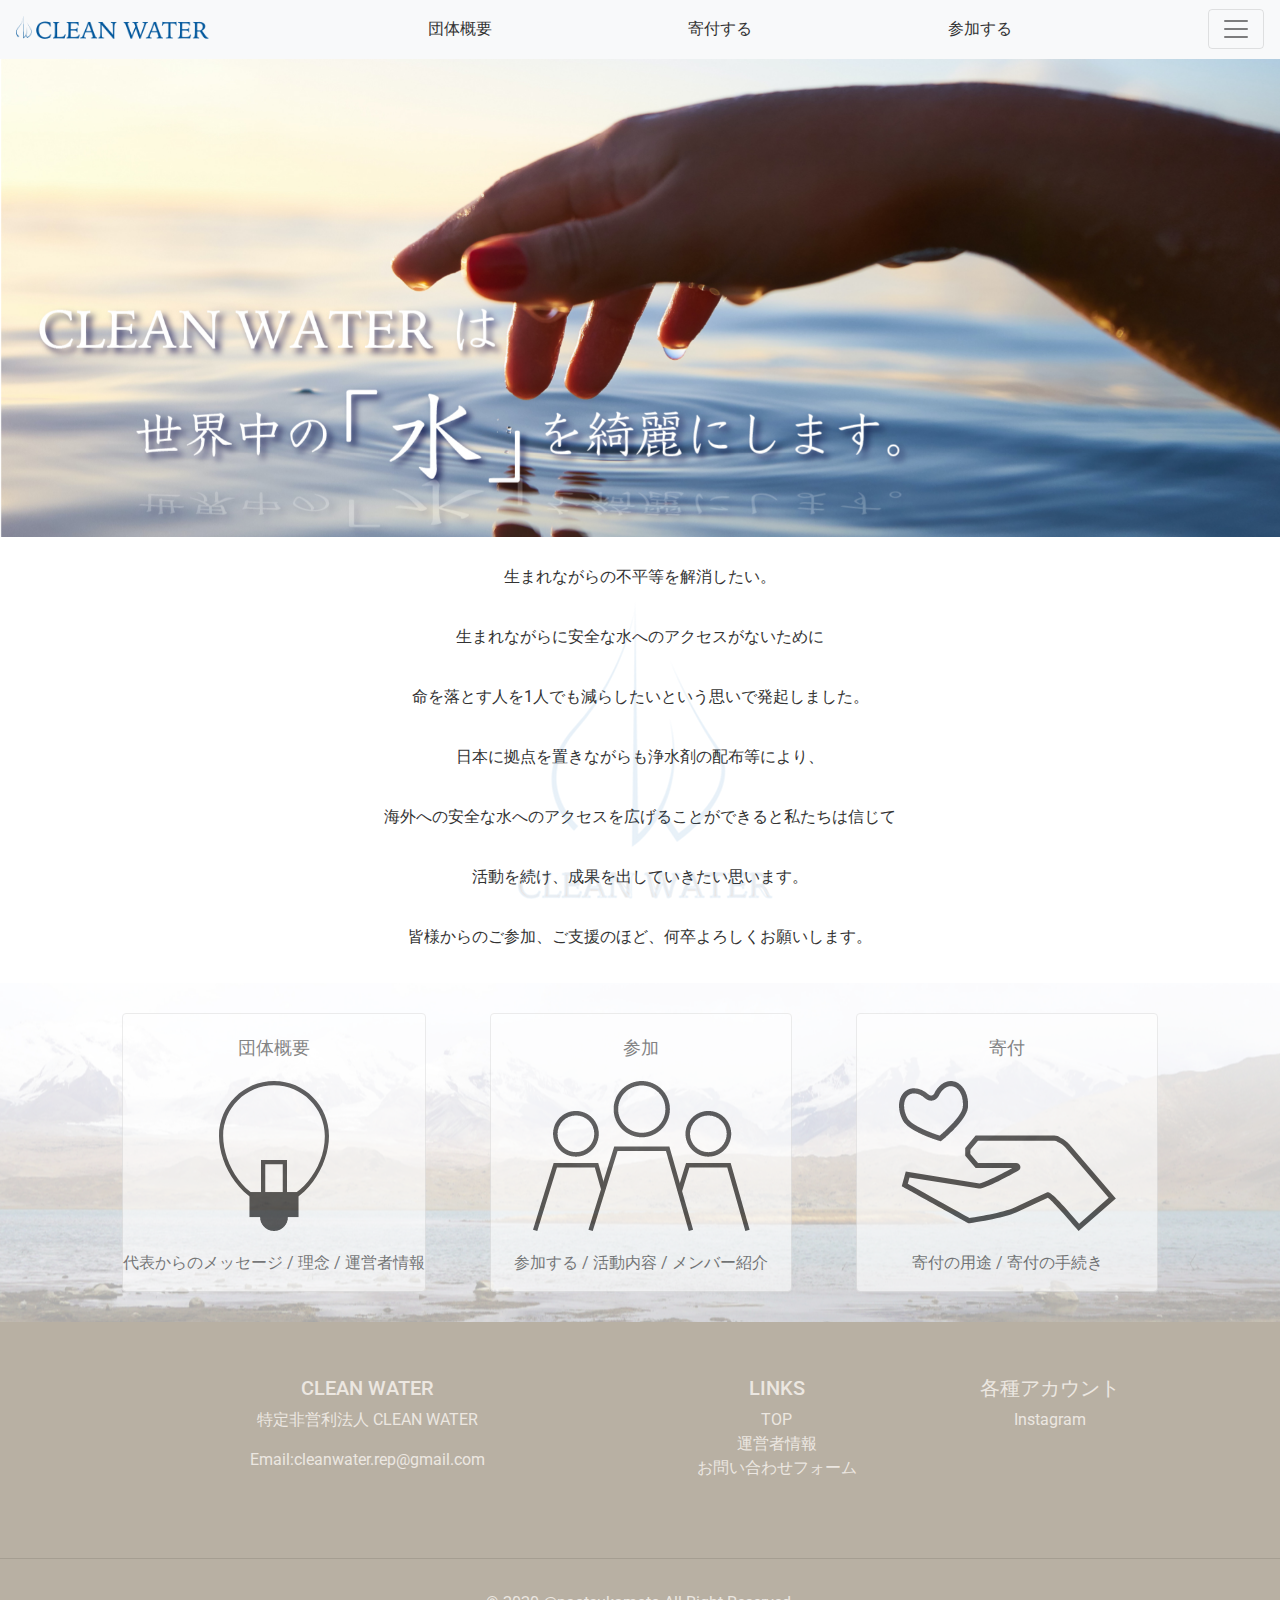
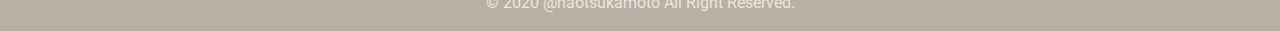
==== commit 3fb7f668: "add 503 and favicon" ====
--- a/index.html
+++ b/index.html
@@ -24,6 +24,7 @@
     <meta name="viewport" content="width=device-width, initial-scale=1.0, minimum-scale=1.0">
     <title>Clean Water</title>
     <!-- Page styles -->
+    <link rel="icon" href="images/cw-logo.ico">
     <link rel="stylesheet" href="https://stackpath.bootstrapcdn.com/bootstrap/4.3.1/css/bootstrap.min.css" integrity="sha384-ggOyR0iXCbMQv3Xipma34MD+dH/1fQ784/j6cY/iJTQUOhcWr7x9JvoRxT2MZw1T" crossorigin="anonymous">
     <link rel="stylesheet" href="https://fonts.googleapis.com/css?family=Roboto:regular,bold,italic,thin,light,bolditalic,black,medium&amp;lang=en">
     <link rel="stylesheet" href="https://fonts.googleapis.com/icon?family=Material+Icons">
@@ -41,9 +42,9 @@
             <img class="cw-name" src="images/cw-name.png">
           </a>  
             
-          <span class="navbar-link-content"><a href="#">団体概要</a></span>
-          <span class="navbar-link-content"><a href="#">寄付する</a></span>
-          <span class="navbar-link-content"><a href="#">参加する</a></span>
+          <span class="navbar-link-content"><a href="about.html">団体概要</a></span>
+          <span class="navbar-link-content"><a href="503.html">寄付する</a></span>
+          <span class="navbar-link-content"><a href="503.html">参加する</a></span>
           
 
           <button class="navbar-toggler" data-toggle="collapse" type="button">
@@ -59,13 +60,13 @@
                 <a class="nav-link" href="index.html"> TOP <span class="sr-only">(current)</span></a>
               </li>
               <li class="nav-item">
-                <a class="nav-link" href="#">団体概要</a>
+                <a class="nav-link" href="about.html">団体概要</a>
               </li>
               <li class="nav-item">
-                <a class="nav-link" href="#">寄付する</a>
+                <a class="nav-link" href="503.html">寄付する</a>
               </li>
               <li class="nav-item">
-                <a class="nav-link" href="#">参加する</a>
+                <a class="nav-link" href="503.html">参加する</a>
               </li>
             </ul>
           </div>
@@ -103,7 +104,7 @@
               </a>
             </div>
             <div class="card">
-              <a href="#">
+              <a href="503.html">
                 <p class="card-title">参加</p>
                 <div class="card-pic "><img src="images/about.png"></div>
                 <p>参加する / 活動内容 / メンバー紹介</p>
@@ -111,7 +112,7 @@
             </div>
             
             <div class="card">
-              <a href="#">
+              <a href="503.html">
                 <p class="card-title">寄付</p>
                 <div class="card-pic"><img src="images/support.png"></div>
                 <p>寄付の用途 / 寄付の手続き</p>
@@ -154,7 +155,7 @@
                     <a href="about.html">運営者情報</a>
                   </li>
                   <li>
-                    <a href="https://forms.gle/Z8Mye9Pt8B7RSf8Y7">お問い合わせフォーム</a>
+                    <a href="https://forms.gle/Z8Mye9Pt8B7RSf8Y7" target="_blank">お問い合わせフォーム</a>
                   </li>
                   
                 </ul>
@@ -167,7 +168,7 @@
 
                 <ul class="list-unstyled mb-0">
                   <li>
-                    <a href="https://www.instagram.com/cleanwater.rep/"><i class="fab fa-instagram"></i>Instagram</a>
+                    <a href="https://www.instagram.com/cleanwater.rep/" target="_blank"><i class="fab fa-instagram"></i>Instagram</a>
                   </li>
                   <!-- <li>
                     <a href="#!" class="text-dark">Link 2</a>
--- a/css/styles.css
+++ b/css/styles.css
@@ -14,11 +14,10 @@
  * limitations under the License.
  */
 
- body {
+  body {
     margin: 0;
     font-family: Hiragino Sans、"ヒラギノ角ゴシック";
     color : #333333;
-    
   }
   
   /* Disable ugly boxes around images in IE10 */
@@ -30,9 +29,19 @@
     color:#333333;
   }
 
-  hr{
-    width: 60%;
-    margin: 0 auto;
+  h3.page-title{
+    background-color: #ECE7E1;
+    text-align: center;
+    margin: 20px 0;
+    padding:10px;
+    font-weight: bold;
+    text-decoration: underline;
+  }
+
+  h4.description-section-title{
+    margin: 40px 0;
+    background: linear-gradient(transparent 50%, #ECE7E1 70%);
+    /* ref.) https://saruwakakun.com/html-css/reference/h-design */
   }
   
   /* ::-moz-selection {
@@ -55,7 +64,7 @@
   }
   
   .logo-font {
-    font-family: font-family: Hiragino Sans、"ヒラギノ角ゴシック"
+    font-family: font-family: Hiragino Sans、"ヒラギノ角ゴシック";
     line-height: 1;
     font-weight: 500;
   }
@@ -208,19 +217,38 @@
     color: #ECE7E1
   }
 
-
+  /* <information.html> */
+
+  .cw-representative-box{
+    text-align: center;
+    margin: 0 auto;
+    padding: 10px 0 40px 0;
+  }
+
+  .cw-representative-img{
+    width: 70%;
+  }
+  
+  /* <503.html> */
+
+  .coming-msg{
+    font-size: 14px;
+    font-weight: bold;
+    text-align: center;
+    margin: 30px;
+  }
   
   /**** Mobile layout ****/
   @media (max-width: 900px) {
 
-    .cw-table-div{
-      text-align: center;
-      font-size:12px;
-      width:80%;
-
-      .cw-table{
-        width:80%;
-      }
+    h4.description-section-title{
+      margin: 20px 0;
+      background: linear-gradient(transparent 50%, #ECE7E1 70%);
+      /* ref.) https://saruwakakun.com/html-css/reference/h-design */
+    }
+  
+    .cw-table{
+      font-size:11px;
     }
 
     .navbar-link-content{
@@ -234,7 +262,7 @@
 
    
     .logo-font {
-      font-family: 'リュウミン R-KL","游明朝", YuMincho, "ヒラギノ明朝 ProN W3", "Hiragino Mincho ProN", "HG明朝E", "ＭＳ Ｐ明朝", "ＭＳ 明朝", serif
+      font-family: 'リュウミン R-KL","游明朝", YuMincho, "ヒラギノ明朝 ProN W3", "Hiragino Mincho ProN", "HG明朝E", "ＭＳ Ｐ明朝", "ＭＳ 明朝", serif ;
       line-height: 1;
       font-weight: 500;
     }
@@ -243,5 +271,14 @@
       margin: 5px 0 5px 0;
     }
     
-  
-    +
+    /* <information.html> */
+    .cw-representative-box{
+      text-align: center;
+      padding: 0 0 10px 0;
+    }
+    
+
+    .cw-representative-img{
+      width: 90%;
+    }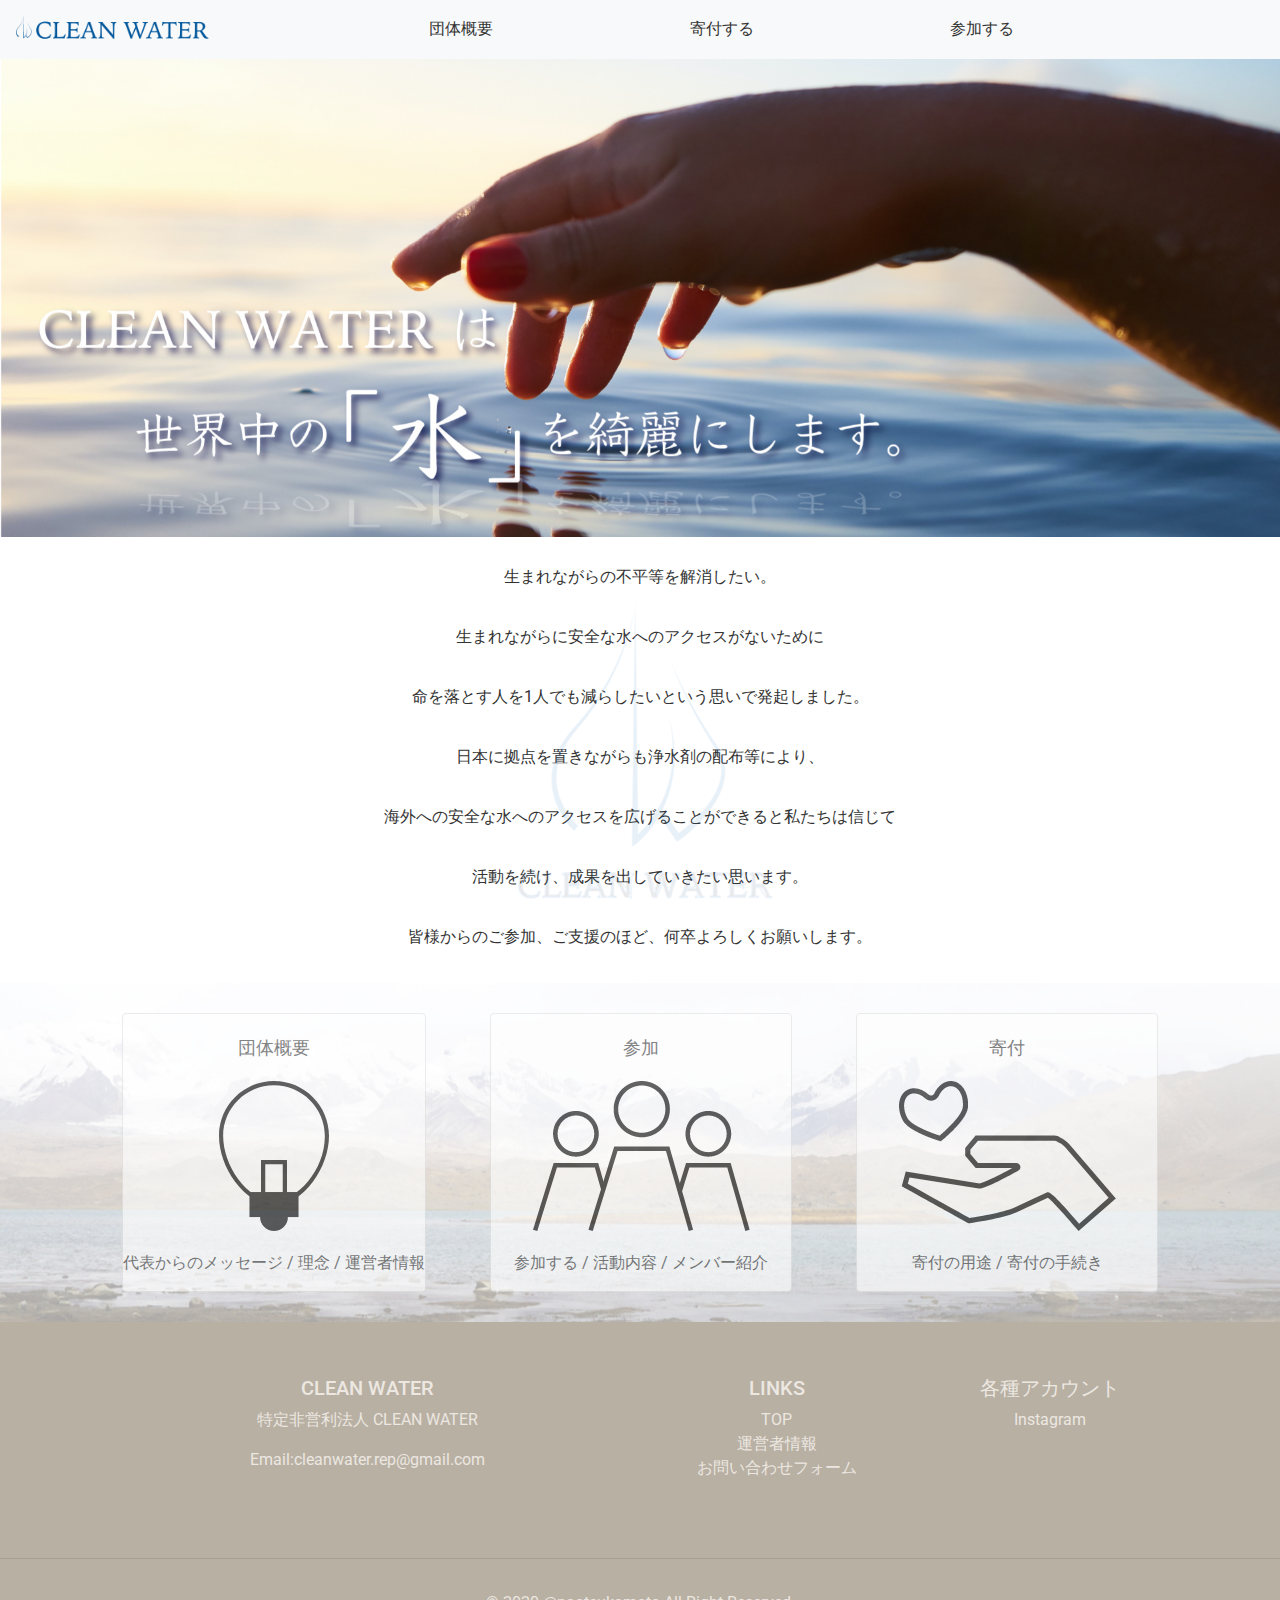
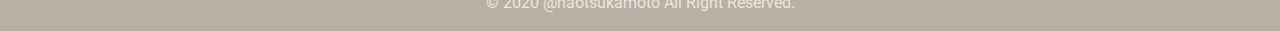
==== commit 5b8b5c2d: "edit filename 503 -> comesoon" ====
--- a/index.html
+++ b/index.html
@@ -43,8 +43,8 @@
           </a>  
             
           <span class="navbar-link-content"><a href="about.html">団体概要</a></span>
-          <span class="navbar-link-content"><a href="503.html">寄付する</a></span>
-          <span class="navbar-link-content"><a href="503.html">参加する</a></span>
+          <span class="navbar-link-content"><a href="comesoon.html">寄付する</a></span>
+          <span class="navbar-link-content"><a href="comesoon.html">参加する</a></span>
           
 
           <button class="navbar-toggler" data-toggle="collapse" type="button">
@@ -63,10 +63,10 @@
                 <a class="nav-link" href="about.html">団体概要</a>
               </li>
               <li class="nav-item">
-                <a class="nav-link" href="503.html">寄付する</a>
+                <a class="nav-link" href="comesoon.html">寄付する</a>
               </li>
               <li class="nav-item">
-                <a class="nav-link" href="503.html">参加する</a>
+                <a class="nav-link" href="comesoon.html">参加する</a>
               </li>
             </ul>
           </div>
--- a/css/styles.css
+++ b/css/styles.css
@@ -25,9 +25,6 @@
     border: 0px;
   }
 
-  a {
-    color:#333333;
-  }
 
   h3.page-title{
     background-color: #ECE7E1;
@@ -104,9 +101,20 @@
     text-align: right;
   }
 
+  .navbar-link-content:nth-of-type(3){
+    margin-right: 20%;
+  }
 
   .navbar-link-content:hover{
     opacity: 0.5;
+  }
+
+  .navbar-link-content a {
+    color:#333333;
+  }
+
+  .navbar-toggler{
+    display: none;
   }
 
   .cw-name{
@@ -255,6 +263,10 @@
       display:none;
     }
 
+    .navbar-toggler{
+      display: block;
+    }
+
     .container-message{
       font-size: 10px;
       line-height: 30px;
@@ -281,4 +293,6 @@
 
     .cw-representative-img{
       width: 90%;
-    }+    }
+
+   